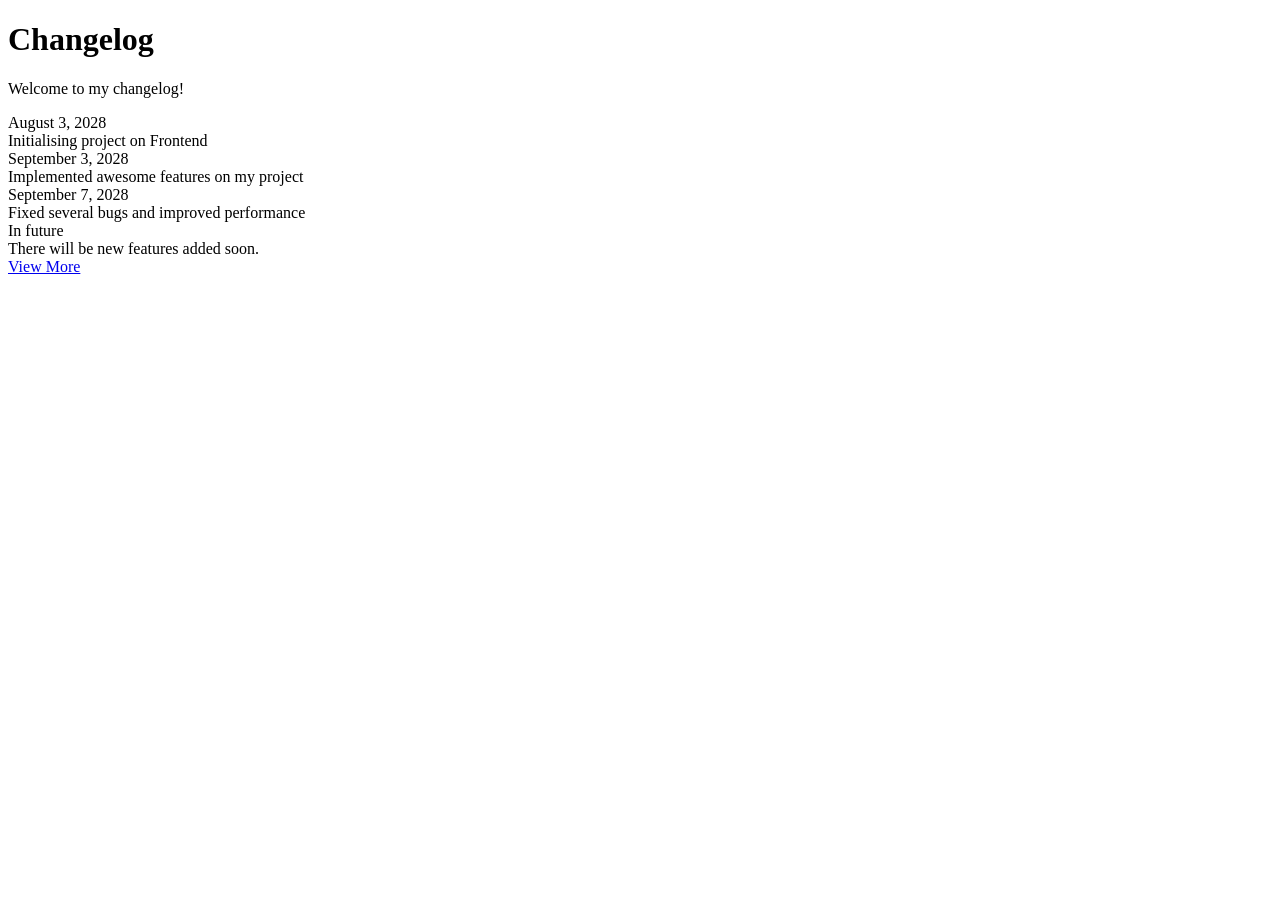
==== changelog/index.html @ 495c3b4d "commit and push" ====
<!DOCTYPE html>
<html lang="eng">
    <head>
        <meta charset="UTF-8">
        <meta name="viewport" content="width=device-width, initial-scale=1.0">
        <title>Changelog Component</title>
        <link rel="stylesheet" href="style.css"> 
    </head>
    <body>
        <div class="changelog-container">
            <h1>Changelog</h1>
            <p>Welcome to my changelog!</p>
            <div class="timeline">
                <div class="timeline-item">
                    <div class="timeline-date">August 3, 2028</div>
                    <div class="timeline-content">Initialising project on Frontend</div>

                </div>
                <div class="timeline-item">
                    <divclass="timeline-date">September 3, 2028</div>
                    <div class="timeline-content">Implemented awesome features on my project</div>
                </div>
                <div class="timeline-item">
                    <div class="timeline-date">September 7, 2028</div>
                    <div class="timeline-content">Fixed several bugs and improved performance</div>
                </div>
                <div class="timeline-item">
                    <div class="timeline-date"><span>In future</span></div>
                    <div class="timeline-content">There will be new features added soon.</div>
                </div>

            </div>
            <a href="#" class="button">View More</a>

        </div>
        <script src="script.js"></script>
    </body>
</html>
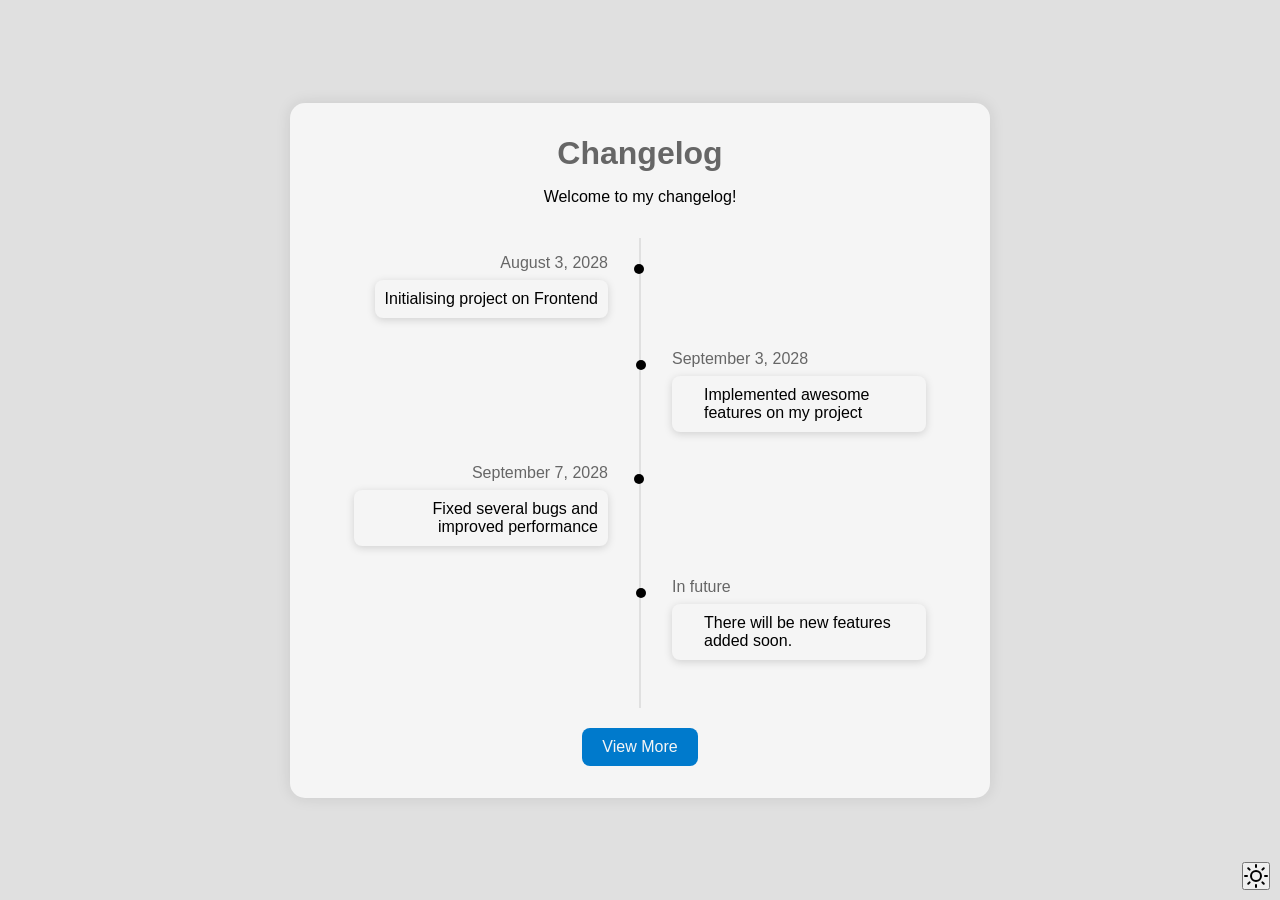
==== commit 12f1da5e: "refactor: clean up HTML and CSS, add changelog and theme toggle functionality" ====
--- a/changelog/index.html
+++ b/changelog/index.html
@@ -11,19 +11,25 @@
             <h1>Changelog</h1>
             <p>Welcome to my changelog!</p>
             <div class="timeline">
+                
                 <div class="timeline-item">
                     <div class="timeline-date">August 3, 2028</div>
                     <div class="timeline-content">Initialising project on Frontend</div>
+                </div>
 
-                </div>
+
                 <div class="timeline-item">
-                    <divclass="timeline-date">September 3, 2028</div>
+                    <div class="timeline-date">September 3, 2028</div>
                     <div class="timeline-content">Implemented awesome features on my project</div>
                 </div>
+
+
                 <div class="timeline-item">
                     <div class="timeline-date">September 7, 2028</div>
                     <div class="timeline-content">Fixed several bugs and improved performance</div>
                 </div>
+
+
                 <div class="timeline-item">
                     <div class="timeline-date"><span>In future</span></div>
                     <div class="timeline-content">There will be new features added soon.</div>
--- a/changelog/style.css
+++ b/changelog/style.css
@@ -0,0 +1,147 @@
+:root {
+  --background-color: #f5f5f5;
+    --text-color: #000;
+    --text-accent-color: #666;
+    --accent-color: #007acc;
+    --accent-hover-color: #005bb5;
+    --accent-active-color: #03af87;
+    --border-color: #e0e0e0;
+
+}
+[data-theme='dark'] {
+    --background-color: #121212;
+    --text-color: #e0e0e0;
+    --text-accent-color: #a3a3a3;
+    --accent-color: #e86bbe;
+    --accent-hover-color: #9f63d6;
+    --accent-active-color: #7e3eb0;
+    --border-color: #333;
+
+} 
+*{
+    margin: 0;
+    padding: 0;
+    box-sizing: border-box;
+}
+ body {
+    font-family: Arial, Helvetica, sans-serif;
+    display: flex;
+    justify-content: center;
+    align-items: center;
+    min-height: 100vh;
+    background-color: var(--border-color);
+    color: var(--text-color);
+ }
+ .changelog-container {
+   background-color: var(--background-color);
+   padding: 2rem;
+   border-radius: 15px;
+   max-width: 700px;
+    width: 100%;
+    box-shadow: 0 0 15px rgba(0, 0, 0, 0.1);
+    text-align: center;
+ }
+ .changelog-container h1 {
+    margin-bottom: 1rem;
+   font-size: 2rem;
+    color: var(--text-accent-color);
+ }
+ .changelog-container > p {
+   margin-bottom: 2rem;
+ }
+ .timeline {
+   position: relative;
+   padding: 1rem 0;
+ }
+ .timeline::before {
+   content: '';
+   position: absolute;
+   top: 0;
+   bottom: 0;
+   left: 50%;
+   width: 2px;
+   background-color: var(--border-color);
+   transform: translateX(-50%);
+ }
+ .timeline-item {
+   position: relative;
+   width: 50%;
+   padding: 0 2rem 2rem;
+   text-align: right;
+ }
+ .timeline-item:nth-child(even) {
+   margin-left: 50%;
+   text-align: left;
+ }
+ .timeline-date {
+   margin-bottom: 0.5rem;
+   color: var(--text-accent-color);
+ }
+ .timeline-item .timeline-content {
+    font-size: 1rem;
+    border-radius: 8px;
+    padding: 10px;
+    box-shadow: 0 2px 8px rgba(0, 0, 0, 0.15);
+    display: inline-block;
+    background-color: var(--background-color);
+ }
+ .timeline-item:nth-child(even) .timeline-content {
+    left: auto;
+    padding-left: 2rem;
+
+ }.timeline-item:before {
+  content: '';
+  position: absolute;
+  width: 10px;
+  height: 10px;
+  right: -4px;
+  background-color: var(--text-color);
+  border-radius: 50%;
+  top: 10px;
+}
+
+.timeline-item:nth-child(even):before {
+  left: -4px;
+  right: auto;
+}
+
+.button {
+  display: inline-block;
+  background-color: var(--accent-color);
+  color: var(--background-color);
+  padding: 10px 20px;
+  text-decoration: none;
+  border-radius: 8px;
+  margin-top: 20px;
+}
+
+.button:hover {
+  background-color: var(--accent-hover-color);
+}
+
+@media (max-width: 600px) {
+  .timeline-item {
+    width: 100%;
+    text-align: left;
+    padding-left: 20px;
+    padding-right: 0;
+  }
+
+  .timeline-item:nth-child(even) {
+    left: 0;
+    margin-left: 0;
+    padding-left: 20px;
+  }
+
+  .timeline:before {
+    left: 10px;
+  }
+
+  .timeline-item:before {
+    left: 5px;
+  }
+
+  .timeline-item:nth-child(even):before {
+    left: 5px;
+  }
+}
